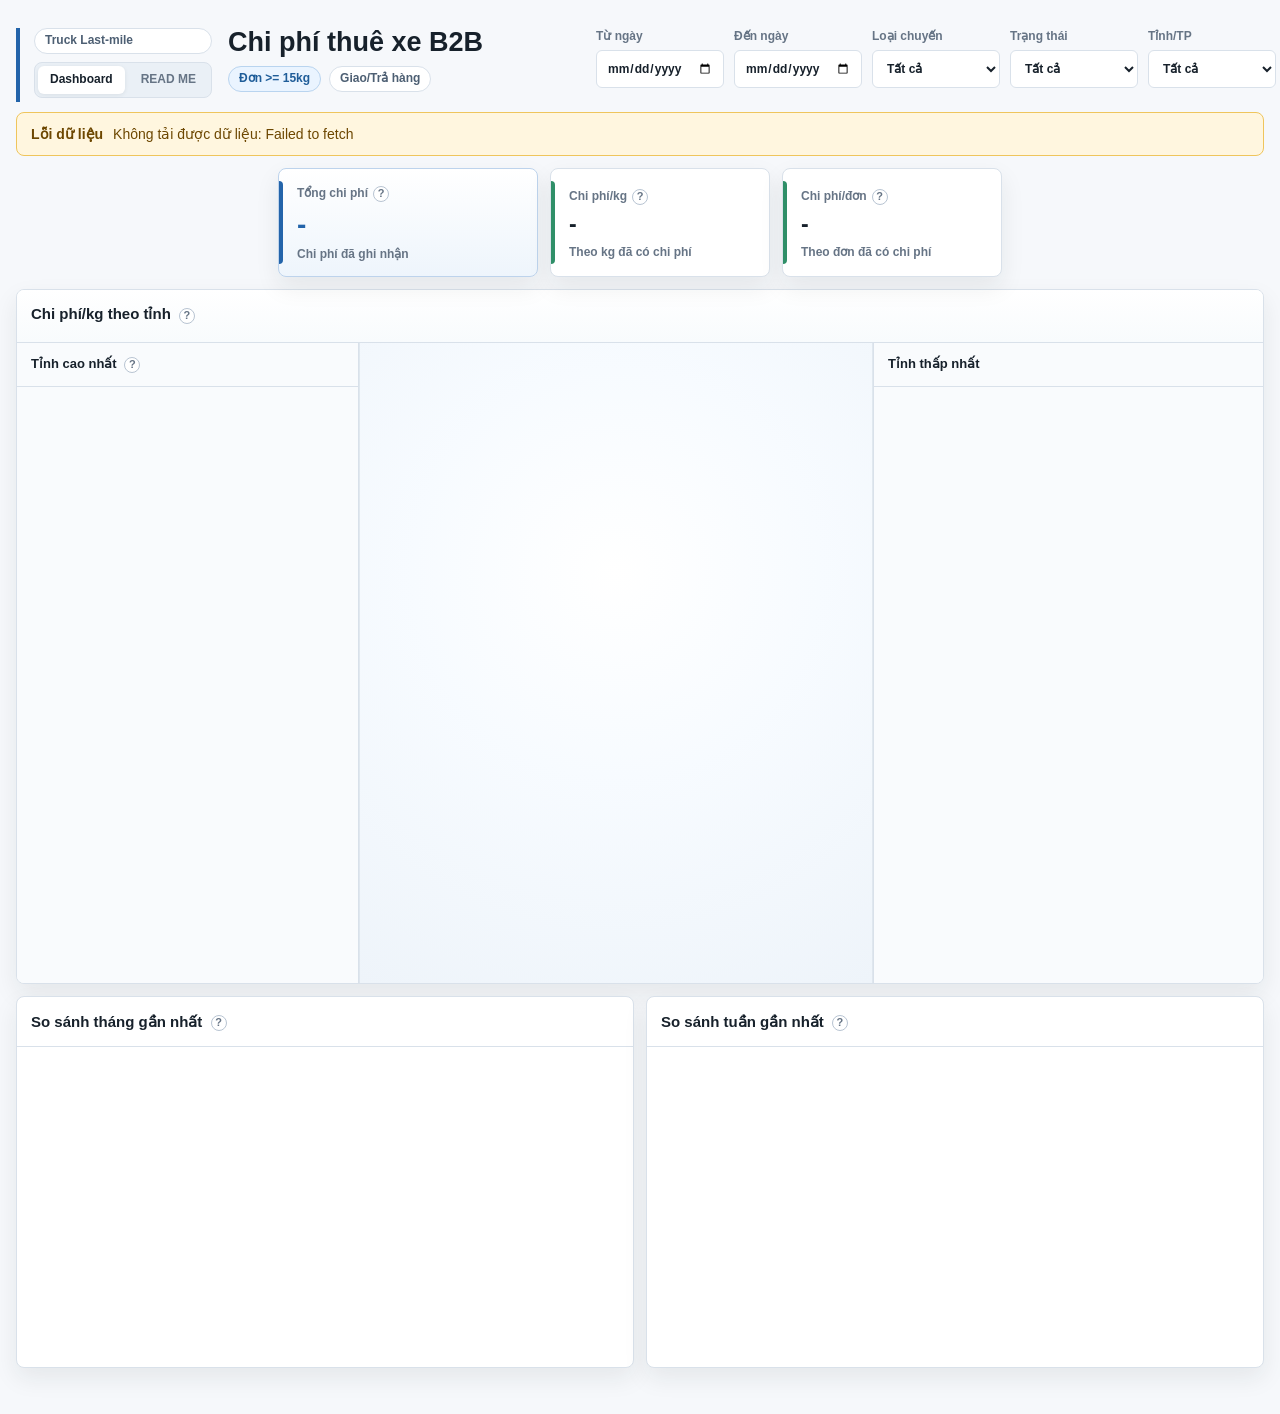
==== index.html @ 205b89ee "Prepare dashboard for Vercel and R2" ====
<!doctype html>
<html lang="vi">
  <head>
    <meta charset="UTF-8" />
    <meta name="viewport" content="width=device-width, initial-scale=1.0" />
    <title>Chi phí thuê xe B2B >=15kg</title>
    <link rel="stylesheet" href="./styles.css" />
  </head>
  <body>
    <main class="app-shell">
      <header class="topbar">
        <div class="brand-block">
          <div class="scope-nav">
            <span class="scope-chip">Truck Last-mile</span>
            <nav class="tabbar" role="tablist" aria-label="Điều hướng dashboard">
              <button id="dashboardTab" class="tab-button active" type="button" role="tab" aria-selected="true" aria-controls="dashboardPanel" data-tab-target="dashboardPanel">Dashboard</button>
              <button id="methodTab" class="tab-button" type="button" role="tab" aria-selected="false" aria-controls="methodPanel" data-tab-target="methodPanel">READ ME</button>
            </nav>
          </div>
          <div class="brand-main">
            <h1>Chi phí thuê xe B2B</h1>
            <div class="scope-row" aria-label="Phạm vi dashboard">
              <span class="scope-chip scope-chip-main">Đơn >= 15kg</span>
              <span class="scope-chip">Giao/Trả hàng</span>
            </div>
          </div>
        </div>
        <div class="toolbar">
          <label>
            Từ ngày
            <input id="dateFrom" type="date" />
          </label>
          <label>
            Đến ngày
            <input id="dateTo" type="date" />
          </label>
          <label>
            Loại chuyến
            <select id="typeFilter">
              <option value="">Tất cả</option>
            </select>
          </label>
          <label>
            Trạng thái
            <select id="statusFilter">
              <option value="">Tất cả</option>
            </select>
          </label>
          <label>
            Tỉnh/TP
            <select id="provinceFilter">
              <option value="">Tất cả</option>
            </select>
          </label>
        </div>
      </header>

      <section id="dashboardPanel" class="tab-panel active" role="tabpanel" aria-labelledby="dashboardTab">
        <section id="qualityBanner" class="quality-banner" hidden></section>

        <dialog id="pendingDetailDialog" class="detail-dialog">
          <div class="detail-dialog-head">
            <div>
              <h2>Đơn chưa có chi phí thuê xe</h2>
              <span id="pendingDetailSummary"></span>
            </div>
            <button id="pendingDetailClose" class="icon-button" type="button" aria-label="Đóng">×</button>
          </div>
          <div id="pendingDetailTable" class="detail-table-wrap"></div>
        </dialog>

        <section class="kpi-grid" aria-label="KPI">
        <article class="kpi kpi-primary">
          <span class="metric-label">Tổng chi phí<button class="help-tip" type="button" aria-label="Giải thích Tổng chi phí" data-tip="Tổng chi phí thuê xe đã ghi nhận. Nếu còn đơn chưa có chi phí, số này chưa phải chi phí cuối cùng.">?</button></span>
          <strong id="kpiCost">-</strong>
          <small>Chi phí đã ghi nhận</small>
        </article>
        <article class="kpi kpi-rate">
          <span class="metric-label">Chi phí/kg<button class="help-tip" type="button" aria-label="Giải thích Chi phí/kg" data-tip="Tổng chi phí chia cho tổng kg đã có chi phí thuê xe. Đơn chưa có chi phí không dùng để tính đơn giá.">?</button></span>
          <strong id="kpiCostKg">-</strong>
          <small>Theo kg đã có chi phí</small>
        </article>
        <article class="kpi kpi-rate">
          <span class="metric-label">Chi phí/đơn<button class="help-tip" type="button" aria-label="Giải thích Chi phí/đơn" data-tip="Tổng chi phí chia cho số đơn unique đã có chi phí thuê xe. Đơn chưa có chi phí không dùng trong mẫu số.">?</button></span>
          <strong id="kpiCostOrder">-</strong>
          <small>Theo đơn đã có chi phí</small>
        </article>
      </section>

      <section class="map-section">
        <article class="panel map-panel">
          <div class="panel-head">
            <div>
              <h2 id="mapTitle">Chi phí/kg theo tỉnh <button class="help-tip" type="button" aria-label="Giải thích bản đồ" data-tip="Màu càng đậm là chi phí/kg càng cao, chỉ tính phần đã có chi phí thuê xe. Tỉnh gạch chéo là còn đơn chưa có chi phí.">?</button></h2>
              <span id="mapNote"></span>
            </div>
            <div class="map-actions">
              <div id="mapLegend" class="map-legend"></div>
            </div>
          </div>
          <div class="map-layout">
            <aside class="map-side">
              <h3 id="mapRankingTitle">Tỉnh cao nhất <button class="help-tip" type="button" aria-label="Giải thích Tỉnh cao nhất" data-tip="Top tỉnh theo chi phí/kg trong phạm vi lọc. Nên xem cùng tổng chi phí, khối lượng và số đơn chưa có chi phí.">?</button></h3>
              <div id="mapRanking" class="map-ranking"></div>
            </aside>
            <div class="map-canvas">
              <div id="mapScope" class="map-scope" hidden></div>
              <button id="mapBack" class="map-back" type="button" hidden>Tất cả tỉnh</button>
              <div id="provinceMap" class="province-map"></div>
            </div>
            <aside class="map-side detail-side">
              <h3 id="mapDetailTitle">Tỉnh thấp nhất</h3>
              <div id="mapDetail" class="map-detail"></div>
            </aside>
          </div>
        </article>
      </section>

      <section class="chart-grid">
        <article class="panel wide">
          <div class="panel-head">
            <h2>So sánh tháng gần nhất <button class="help-tip" type="button" aria-label="Giải thích so sánh tháng gần nhất" data-tip="So sánh chi phí/kg các tháng gần nhất với cùng tháng năm trước. Nếu chưa có dữ liệu năm trước, chart sẽ đánh dấu riêng thay vì vẽ số giả.">?</button></h2>
            <span id="trendNote"></span>
          </div>
          <div id="trendChart" class="chart"></div>
        </article>
        <article class="panel">
          <div class="panel-head">
            <h2>So sánh tuần gần nhất <button class="help-tip" type="button" aria-label="Giải thích so sánh tuần gần nhất" data-tip="So sánh chi phí/kg 8 tuần gần nhất trong phạm vi lọc. Màu đỏ là cao hơn bình quân, xanh là thấp hơn.">?</button></h2>
            <span id="timeCompareNote"></span>
          </div>
          <div id="timeCompareChart" class="chart"></div>
        </article>
      </section>

        <footer id="dataFootnote" class="data-footnote"></footer>
      </section>

      <section id="methodPanel" class="tab-panel method-panel" role="tabpanel" aria-labelledby="methodTab" hidden>
        <section class="method-intro">
          <h2>Đọc nhanh trước khi xem</h2>
          <p>Trang này dùng để xem tiền thuê xe tải đang đắt/rẻ ở đâu. Nếu mới mở lần đầu, đọc mấy ý này trước để tránh hiểu nhầm số liệu.</p>
        </section>

        <section class="method-grid" aria-label="READ ME">
          <article class="method-card">
            <span class="step-kicker">01 · Mục đích</span>
            <h3>Theo dõi chi phí thuê xe theo kg</h3>
            <p>Phần chính của dashboard là chi phí/kg theo thời gian và theo khu vực.</p>
            <ul>
              <li>Tỉnh hoặc quận/huyện nào đang có chi phí/kg cao?</li>
              <li>Tỉnh hoặc quận/huyện nào đang có chi phí/kg thấp?</li>
              <li>Tháng và tuần gần nhất đang thay đổi như thế nào?</li>
            </ul>
          </article>

          <article class="method-card">
            <span class="step-kicker">02 · Phạm vi</span>
            <h3>Dash này chỉ nói về Truck Last-mile, đơn từ 15kg</h3>
            <p>Nói ngắn gọn: xe tải chặng giao/trả cho nhóm đơn nặng.</p>
            <ul>
              <li>Gồm chuyến giao hàng và trả hàng.</li>
              <li>Chỉ lấy đơn từ 15kg trở lên.</li>
              <li>Chuyến lấy hàng chưa đưa vào bản này.</li>
            </ul>
          </article>

          <article class="method-card">
            <span class="step-kicker">03 · Nguồn số liệu</span>
            <h3>Cost bắt đầu từ file Excel chuyến xe</h3>
            <p>File Excel chi phí thuê xe được upload lên hệ thống hằng tháng. Sau đó, chi phí được phân bổ về từng đơn hàng để tính chi phí/kg.</p>
            <ol>
              <li>Cost được lấy từ file chi phí thuê xe.</li>
              <li>Mỗi đơn nhận phần chi phí tương ứng theo trọng lượng.</li>
              <li>Dashboard dùng phần cost đã phân bổ để tính chi phí/kg.</li>
              <li>Số chi phí cuối cùng dash đang dùng là <code>total_cost</code>.</li>
            </ol>
          </article>

          <article class="method-card">
            <span class="step-kicker">04 · Cách đọc KPI</span>
            <h3>Ba số đầu trang chỉ tính đơn đã có cost</h3>
            <dl class="formula-list">
              <div>
                <dt>Tổng chi phí</dt>
                <dd>Số tiền thuê xe đã ghi nhận trong khoảng lọc.</dd>
              </div>
              <div>
                <dt>Chi phí/kg</dt>
                <dd>Tổng chi phí chia cho tổng kg đã có cost.</dd>
              </div>
              <div>
                <dt>Chi phí/đơn</dt>
                <dd>Tổng chi phí chia cho số đơn unique đã có cost.</dd>
              </div>
            </dl>
          </article>

          <article class="method-card">
            <span class="step-kicker">05 · Cách đọc nhanh</span>
            <h3>Bắt đầu từ KPI, sau đó khoanh vùng trên bản đồ</h3>
            <p>Cách đọc nhanh nhất: xem ba KPI, nhìn bản đồ tỉnh, click tỉnh để xuống quận/huyện, rồi click quận/huyện để xem phường/xã.</p>
            <ul>
              <li>Màu đỏ là nơi có chi phí/kg cao hơn các khu vực còn lại trong cùng phạm vi lọc.</li>
              <li>Chart tháng và tuần chỉ xem chi phí/kg để không nhầm tăng volume với tăng đơn giá.</li>
              <li>Nơi có quá ít đơn hoặc quá ít kg thì nên xem như dấu hiệu cần kiểm tra thêm.</li>
            </ul>
          </article>

          <article class="method-card warning-card">
            <span class="step-kicker">06 · Chỗ dễ đọc sai</span>
            <h3>Lưu ý khi tháng chưa đủ cost</h3>
            <p>Có tháng đã phát sinh đơn và kg, nhưng file Excel cost chưa được cập nhật. Khi đó dashboard chưa có đủ data để hiển thị.</p>
          </article>
        </section>
      </section>
    </main>

    <script src="./app.js"></script>
  </body>
</html>
---- styles.css ----
:root {
  color-scheme: light;
  --bg: #f6f8fb;
  --surface: #ffffff;
  --surface-2: #eef3f8;
  --border: #d9e1ea;
  --text: #17212b;
  --muted: #667485;
  --blue: #2364aa;
  --amber: #b76e00;
  --amber-bg: #fff6df;
  --red: #b33a3a;
  --shadow: 0 10px 24px rgba(23, 33, 43, 0.08);
}

* {
  box-sizing: border-box;
}

body {
  margin: 0;
  background: var(--bg);
  color: var(--text);
  font: 14px/1.45 -apple-system, BlinkMacSystemFont, "Segoe UI", sans-serif;
}

.app-shell {
  width: min(1440px, calc(100vw - 32px));
  margin: 0 auto;
  padding: 20px 0 32px;
}

.topbar {
  display: grid;
  grid-template-columns: minmax(560px, 0.95fr) minmax(680px, 1.05fr);
  gap: 20px;
  align-items: start;
  padding: 8px 0 10px;
}

h1,
h2,
p {
  margin: 0;
}

h1 {
  font-size: 27px;
  line-height: 1.1;
}

.brand-block {
  display: grid;
  grid-template-columns: auto minmax(0, 1fr);
  align-items: start;
  gap: 16px;
  min-height: 74px;
  padding-left: 14px;
  border-left: 4px solid var(--blue);
}

.brand-main,
.scope-nav {
  display: grid;
  gap: 8px;
}

.scope-row {
  display: flex;
  flex-wrap: wrap;
  align-items: center;
  gap: 8px;
}

.scope-chip {
  display: inline-flex;
  align-items: center;
  min-height: 26px;
  border: 1px solid var(--border);
  border-radius: 999px;
  background: #ffffff;
  color: #4d5f73;
  padding: 0 10px;
  font-size: 12px;
  font-weight: 800;
  white-space: nowrap;
}

.scope-chip-main {
  border-color: #b9d4ef;
  background: #eaf4ff;
  color: #1f5d99;
}

h2 {
  font-size: 15px;
  font-weight: 700;
}

.panel-head span,
.kpi span,
.kpi small {
  color: var(--muted);
}

.toolbar {
  display: grid;
  grid-template-columns: repeat(5, minmax(120px, 1fr));
  gap: 10px;
}

.tabbar {
  display: inline-flex;
  gap: 4px;
  border: 1px solid var(--border);
  border-radius: 8px;
  background: #eaf0f6;
  padding: 3px;
  margin: 0;
}

.tab-button {
  min-height: 28px;
  border: 0;
  border-radius: 6px;
  background: transparent;
  color: var(--muted);
  padding: 0 12px;
  font: inherit;
  font-size: 12px;
  font-weight: 800;
  cursor: pointer;
}

.tab-button.active {
  background: #ffffff;
  color: var(--text);
  box-shadow: 0 1px 4px rgba(23, 33, 43, 0.08);
}

.tab-button:focus-visible {
  outline: 2px solid var(--blue);
  outline-offset: 2px;
}

.tab-panel[hidden] {
  display: none;
}

.app-shell.method-active .topbar {
  grid-template-columns: 1fr;
}

.app-shell.method-active .toolbar {
  display: none;
}

label {
  display: grid;
  gap: 5px;
  color: var(--muted);
  font-size: 12px;
  font-weight: 600;
}

input,
select {
  width: 100%;
  min-height: 38px;
  border: 1px solid var(--border);
  border-radius: 6px;
  background: var(--surface);
  color: var(--text);
  padding: 0 10px;
  font: inherit;
}

.kpi-grid {
  display: grid;
  grid-template-columns: 260px repeat(2, 220px);
  justify-content: center;
  gap: 12px;
  width: 100%;
  max-width: 724px;
  margin: 0 auto 12px;
}

.kpi,
.panel {
  background: var(--surface);
  border: 1px solid var(--border);
  border-radius: 8px;
  box-shadow: var(--shadow);
}

.kpi {
  --kpi-accent: var(--blue);
  position: relative;
  min-height: 104px;
  display: grid;
  align-content: center;
  gap: 7px;
  overflow: hidden;
  padding: 16px 16px 14px 18px;
}

.kpi::before {
  content: "";
  position: absolute;
  inset: 12px auto 12px 0;
  width: 4px;
  border-radius: 0 999px 999px 0;
  background: var(--kpi-accent);
}

.kpi-primary {
  --kpi-accent: var(--blue);
  border-color: #bdd3ec;
  background: linear-gradient(180deg, #ffffff 0%, #eef5fc 100%);
}

.kpi-rate {
  --kpi-accent: #2f8f68;
}

.kpi strong {
  font-size: 23px;
  line-height: 1.1;
  letter-spacing: 0;
  white-space: nowrap;
}

.kpi-primary strong {
  color: var(--blue);
  font-size: 28px;
}

.kpi small {
  font-size: 12px;
  font-weight: 600;
  line-height: 1.25;
}

.metric-label {
  display: inline-flex;
  align-items: center;
  gap: 5px;
  min-width: 0;
  font-size: 12px;
  font-weight: 700;
}

.help-tip {
  position: relative;
  width: 16px;
  height: 16px;
  display: inline-grid;
  flex: 0 0 auto;
  place-items: center;
  border: 1px solid #b8c4d2;
  border-radius: 999px;
  background: #ffffff;
  color: var(--muted);
  cursor: help;
  font: 700 11px/1 -apple-system, BlinkMacSystemFont, "Segoe UI", sans-serif;
  padding: 0;
}

.tip-popover {
  position: fixed;
  z-index: 1000;
  width: min(280px, calc(100vw - 16px));
  border-radius: 6px;
  background: #17212b;
  box-shadow: 0 12px 28px rgba(23, 33, 43, 0.18);
  color: #ffffff;
  font-size: 12px;
  font-weight: 500;
  line-height: 1.35;
  padding: 9px 10px;
  pointer-events: none;
}

.help-tip:hover,
.help-tip:focus,
.help-tip:focus-visible {
  border-color: var(--blue);
  color: var(--blue);
  outline: none;
}

.quality-banner {
  display: flex;
  align-items: center;
  gap: 10px;
  margin-bottom: 12px;
  border: 1px solid #efc55c;
  border-radius: 8px;
  background: var(--amber-bg);
  color: #6d4700;
  padding: 11px 14px;
}

.quality-banner[hidden] {
  display: none;
}

.quality-banner strong {
  white-space: nowrap;
}

.quality-banner span {
  min-width: 0;
}

.quality-banner div {
  display: grid;
  gap: 3px;
  min-width: 0;
}

.banner-link {
  min-height: 28px;
  flex: 0 0 auto;
  border: 1px solid #d5901e;
  border-radius: 6px;
  background: #ffffff;
  color: #6d4700;
  cursor: pointer;
  font: inherit;
  font-size: 12px;
  font-weight: 700;
  padding: 0 10px;
}

.banner-link:hover,
.banner-link:focus-visible {
  border-color: #9b5d00;
  outline: none;
}

.detail-dialog {
  width: min(1120px, calc(100vw - 32px));
  max-height: min(760px, calc(100vh - 40px));
  border: 1px solid var(--border);
  border-radius: 8px;
  box-shadow: 0 22px 60px rgba(23, 33, 43, 0.28);
  color: var(--text);
  padding: 0;
}

.detail-dialog::backdrop {
  background: rgba(23, 33, 43, 0.36);
}

.detail-dialog-head {
  display: flex;
  align-items: flex-start;
  justify-content: space-between;
  gap: 14px;
  border-bottom: 1px solid var(--border);
  padding: 14px 16px;
}

.detail-dialog-head div {
  display: grid;
  gap: 4px;
}

.detail-dialog-head span {
  color: var(--muted);
  font-size: 13px;
}

.icon-button {
  width: 30px;
  height: 30px;
  display: grid;
  flex: 0 0 auto;
  place-items: center;
  border: 1px solid var(--border);
  border-radius: 6px;
  background: var(--surface);
  color: var(--muted);
  cursor: pointer;
  font-size: 20px;
  line-height: 1;
  padding: 0;
}

.icon-button:hover,
.icon-button:focus-visible {
  border-color: var(--blue);
  color: var(--blue);
  outline: none;
}

.detail-table-wrap {
  max-height: min(650px, calc(100vh - 150px));
  overflow: auto;
}

h2 .help-tip,
h3 .help-tip {
  margin-left: 4px;
  vertical-align: middle;
}

.chart-grid {
  display: grid;
  grid-template-columns: minmax(0, 1fr) minmax(0, 1fr);
  gap: 12px;
  margin-bottom: 12px;
}

.map-section {
  margin-bottom: 12px;
}

.map-panel .panel-head {
  align-items: flex-start;
  background: linear-gradient(180deg, #ffffff 0%, #f8fbfd 100%);
}

.map-panel .panel-head div:first-child {
  display: grid;
  gap: 4px;
}

.map-legend {
  display: flex;
  flex-wrap: wrap;
  justify-content: flex-end;
  align-items: center;
  gap: 6px;
  max-width: 520px;
  color: var(--muted);
  font-size: 11px;
  line-height: 1.2;
}

.map-actions {
  display: flex;
  flex-wrap: wrap;
  justify-content: flex-end;
  align-items: flex-start;
  gap: 8px;
}

.map-scope {
  position: absolute;
  top: 12px;
  left: 12px;
  z-index: 2;
  display: grid;
  gap: 2px;
  max-width: calc(100% - 142px);
  border: 1px solid #c6d8ec;
  border-radius: 8px;
  background: rgba(255, 255, 255, 0.95);
  box-shadow: 0 8px 24px rgba(31, 44, 58, 0.08);
  padding: 8px 11px;
}

.map-scope span {
  color: var(--muted);
  font-size: 11px;
  font-weight: 700;
  line-height: 1.1;
}

.map-scope strong {
  overflow: hidden;
  color: var(--text);
  font-size: 15px;
  line-height: 1.15;
  text-overflow: ellipsis;
  white-space: nowrap;
}

.map-back {
  position: absolute;
  top: 12px;
  right: 12px;
  z-index: 2;
  border: 1px solid #c6d8ec;
  border-radius: 7px;
  background: rgba(255, 255, 255, 0.94);
  color: var(--blue);
  padding: 7px 10px;
  font: inherit;
  font-size: 12px;
  font-weight: 800;
  cursor: pointer;
}

.map-back:hover {
  background: #eef5fc;
}

.map-scope[hidden],
.map-back[hidden] {
  display: none;
}

.map-layout {
  display: grid;
  grid-template-columns: minmax(250px, 0.72fr) minmax(390px, 1.08fr) minmax(270px, 0.82fr);
  min-height: 640px;
}

.map-side {
  min-width: 0;
  max-height: 640px;
  overflow: auto;
  border-right: 1px solid var(--border);
  background: #f9fbfd;
}

.detail-side {
  border-right: 0;
  border-left: 1px solid var(--border);
}

.map-side h3 {
  position: sticky;
  top: 0;
  z-index: 1;
  margin: 0;
  border-bottom: 1px solid var(--border);
  background: rgba(249, 251, 253, 0.96);
  padding: 12px 14px;
  font-size: 13px;
}

.map-canvas {
  position: relative;
  min-width: 0;
  display: grid;
  place-items: center;
  border-left: 1px solid rgba(217, 225, 234, 0.7);
  border-right: 1px solid rgba(217, 225, 234, 0.7);
  background:
    radial-gradient(circle at 50% 36%, #ffffff 0%, #f7fbff 42%, #eef4fa 100%);
  padding: 18px 10px;
}

.map-legend span {
  display: inline-flex;
  align-items: center;
  gap: 5px;
  min-height: 24px;
  border: 1px solid var(--border);
  border-radius: 999px;
  background: #ffffff;
  padding: 3px 8px;
}

.legend-scale {
  display: grid;
  grid-template-columns: auto 120px auto;
  align-items: center;
  gap: 7px;
  min-height: 24px;
  border: 1px solid var(--border);
  border-radius: 999px;
  background: #ffffff;
  padding: 3px 8px;
}

.legend-scale em {
  color: var(--muted);
  font-style: normal;
  white-space: nowrap;
}

.map-legend i {
  width: 16px;
  height: 9px;
  display: inline-block;
  border: 1px solid rgba(23, 33, 43, 0.12);
  border-radius: 999px;
}

.map-legend .legend-gradient {
  width: 120px;
}

.pending-swatch {
  background: repeating-linear-gradient(45deg, #fff6df 0, #fff6df 4px, #d5901e 4px, #d5901e 6px);
}

.legend-note {
  color: var(--muted);
}

.province-map {
  width: min(100%, 460px);
  min-height: 600px;
}

.vietnam-map {
  width: 100%;
  height: 600px;
}

.map-bg {
  fill: #f8fbfd;
}

.province-shape {
  cursor: pointer;
  stroke: #ffffff;
  stroke-width: 1.1;
  transition: fill 120ms ease, opacity 120ms ease, stroke 120ms ease, stroke-width 120ms ease;
}

.province-shape:hover {
  opacity: 0.82;
  stroke: #17212b;
  stroke-width: 1.7;
}

.province-shape.selected {
  stroke: #17212b;
  stroke-width: 2.4;
}

.province-shape.no-data {
  cursor: default;
  opacity: 0.72;
}

.map-ranking {
  max-height: none;
  overflow: auto;
}

.map-ranking ol {
  counter-reset: map-rank;
  list-style: none;
  margin: 0;
  padding: 8px;
}

.map-ranking li {
  counter-increment: map-rank;
  margin-bottom: 6px;
}

.map-rank-row {
  width: 100%;
  display: grid;
  grid-template-columns: 26px minmax(0, 1fr) auto;
  gap: 4px 10px;
  border: 1px solid transparent;
  border-radius: 7px;
  background: transparent;
  color: inherit;
  padding: 8px 10px;
  text-align: left;
  font: inherit;
  cursor: pointer;
}

.map-rank-row::before {
  content: counter(map-rank);
  width: 22px;
  height: 22px;
  display: grid;
  place-items: center;
  border-radius: 999px;
  background: #fde7e1;
  color: #c84e3a;
  font-size: 11px;
  font-weight: 800;
  line-height: 1;
}

.map-rank-row:hover,
.map-rank-row.selected {
  border-color: #c6d8ec;
  background: #eef5fc;
}

.map-rank-row.low-rank::before {
  background: #e1f3ea;
  color: #2f8f68;
}

.map-ranking span {
  min-width: 0;
  overflow: hidden;
  text-overflow: ellipsis;
  white-space: nowrap;
  font-weight: 700;
}

.map-ranking strong {
  color: #c84e3a;
  font-variant-numeric: tabular-nums;
  white-space: nowrap;
}

.map-rank-row.low-rank strong {
  color: #2f8f68;
}

.map-ranking small {
  grid-column: 2 / -1;
  color: var(--muted);
  font-size: 12px;
}

.map-detail {
  display: grid;
  gap: 10px;
  padding: 12px 14px 16px;
}

.detail-metric {
  display: grid;
  gap: 4px;
  border-bottom: 1px solid var(--border);
  padding-bottom: 10px;
}

.map-detail .detail-metric:first-child {
  border: 1px solid #c6d8ec;
  border-radius: 8px;
  background: linear-gradient(180deg, #ffffff 0%, #eef5fc 100%);
  padding: 12px;
}

.detail-metric span,
.detail-metric small {
  color: var(--muted);
}

.detail-metric strong {
  font-size: 18px;
  line-height: 1.2;
}

.map-detail .detail-metric:first-child strong {
  color: var(--blue);
  font-size: 24px;
}

.detail-metric small {
  font-size: 12px;
}

.ward-drilldown {
  display: grid;
  gap: 8px;
  border-top: 1px solid var(--border);
  padding-top: 2px;
}

.ward-drilldown h4 {
  margin: 0;
  color: var(--text);
  font-size: 13px;
}

.ward-drilldown table {
  width: 100%;
  border-collapse: collapse;
  font-size: 12px;
}

.ward-drilldown th,
.ward-drilldown td {
  border-bottom: 1px solid var(--border);
  padding: 7px 0;
  text-align: left;
}

.ward-drilldown th.num,
.ward-drilldown td.num {
  text-align: right;
  white-space: nowrap;
}

.compact-empty {
  padding: 10px 0;
}

.table-grid {
  display: grid;
  grid-template-columns: minmax(0, 1fr) minmax(0, 1fr);
  gap: 12px;
}

.data-footnote {
  margin-top: 14px;
  color: var(--muted);
  font-size: 12px;
}

.method-panel {
  display: grid;
  gap: 12px;
}

.method-intro {
  border: 1px solid var(--border);
  border-radius: 8px;
  background: linear-gradient(180deg, #ffffff 0%, #f8fbfd 100%);
  box-shadow: var(--shadow);
  padding: 18px 20px;
}

.method-intro h2 {
  margin-bottom: 6px;
  font-size: 20px;
}

.method-intro p {
  max-width: 780px;
  color: var(--muted);
}

.method-grid {
  display: grid;
  grid-template-columns: repeat(3, minmax(0, 1fr));
  gap: 12px;
}

.method-card {
  min-width: 0;
  border: 1px solid var(--border);
  border-radius: 8px;
  background: #ffffff;
  box-shadow: var(--shadow);
  padding: 16px;
}

.method-card h3 {
  margin: 5px 0 8px;
  font-size: 15px;
  line-height: 1.25;
}

.method-card p,
.method-card li,
.method-card dd {
  color: var(--muted);
}

.method-card ul,
.method-card ol {
  display: grid;
  gap: 7px;
  margin: 12px 0 0;
  padding-left: 18px;
}

.method-card code {
  color: var(--text);
  font-size: 0.94em;
}

.step-kicker {
  color: var(--blue);
  font-size: 11px;
  font-weight: 900;
  letter-spacing: 0.04em;
  text-transform: uppercase;
}

.formula-list {
  display: grid;
  gap: 10px;
  margin: 12px 0 0;
}

.formula-list div {
  border-left: 3px solid #c6d8ec;
  padding-left: 10px;
}

.formula-list dt {
  font-weight: 800;
}

.formula-list dd {
  margin: 2px 0 0;
}

.warning-card {
  border-color: #e8ca78;
  background: #fffaf0;
}

.panel {
  min-width: 0;
  overflow: hidden;
}

.panel-head {
  min-height: 50px;
  display: flex;
  align-items: center;
  justify-content: space-between;
  gap: 12px;
  border-bottom: 1px solid var(--border);
  padding: 13px 14px;
}

.chart {
  width: 100%;
  height: 320px;
  padding: 12px;
}

.chart.small {
  height: 320px;
}

svg {
  display: block;
  width: 100%;
  height: 100%;
}

.axis,
.grid-line {
  stroke: #d6dee8;
  stroke-width: 1;
}

.line-cost {
  fill: none;
  stroke: var(--blue);
  stroke-width: 2.5;
}

.trend-daily {
  fill: none;
  stroke: rgba(35, 100, 170, 0.42);
  stroke-width: 1.4;
}

.trend-rolling {
  fill: none;
  stroke: var(--blue);
  stroke-linecap: round;
  stroke-linejoin: round;
  stroke-width: 3;
}

.avg-line {
  stroke: #8292a4;
  stroke-dasharray: 5 5;
  stroke-width: 1.2;
}

.avg-label {
  fill: #4d5c6e;
  font-weight: 700;
}

.hover-dot {
  fill: transparent;
  stroke: transparent;
}

.pending-dot {
  fill: var(--amber);
  stroke: #ffffff;
  stroke-width: 1.5;
}

.area-cost {
  fill: rgba(35, 100, 170, 0.13);
}

.time-bar {
  fill: var(--blue);
}

.month-bar.current {
  fill: var(--blue);
}

.month-bar.current.single {
  filter: drop-shadow(0 6px 10px rgba(35, 100, 170, 0.16));
}

.month-bar.previous {
  fill: rgba(102, 116, 133, 0.22);
  stroke: #667485;
  stroke-width: 1;
}

.missing-ly-badge {
  fill: #f8fbfd;
  stroke: #d9e1ea;
}

.missing-ly-text {
  fill: var(--muted);
  font-weight: 700;
}

.missing-ly-bar {
  fill: #ffffff;
  stroke: #8b9aac;
  stroke-dasharray: 3 3;
  stroke-width: 1.2;
}

.time-bar.above {
  fill: #c84e3a;
}

.time-bar.below {
  fill: #2f8f68;
}

.volume-bar {
  fill: #cfd8e3;
}

.pending-period {
  fill: url("#pendingPeriodHatch");
  stroke: #d5901e;
  stroke-width: 1;
}

.label {
  fill: var(--muted);
  font-size: 11px;
}

.unit-label {
  font-weight: 700;
}

.value-label {
  fill: var(--text);
  font-size: 10px;
  font-weight: 700;
  text-anchor: middle;
}

.month-value {
  fill: var(--text);
  font-size: 12px;
}

.month-label {
  text-anchor: middle;
}

.variance-label {
  font-size: 9px;
  font-weight: 800;
  text-anchor: middle;
}

.variance-label.above {
  fill: #8f2d22;
}

.variance-label.below {
  fill: #236f52;
}

.subtle-axis {
  stroke: #e3e9f0;
}

.table-wrap {
  max-height: 420px;
  overflow: auto;
}

table {
  width: 100%;
  border-collapse: collapse;
  font-size: 13px;
}

.ranking-table {
  min-width: 460px;
  table-layout: fixed;
}

.rank-name-col {
  width: 40%;
}

.rank-cost-col {
  width: 23%;
}

.rank-orders-col {
  width: 21%;
}

.rank-costkg-col {
  width: 16%;
}

th,
td {
  padding: 10px 12px;
  border-bottom: 1px solid var(--border);
  text-align: left;
  vertical-align: middle;
}

th {
  position: sticky;
  top: 0;
  background: var(--surface-2);
  z-index: 1;
  color: #3d4d5f;
  font-size: 12px;
}

td.num,
th.num {
  text-align: right;
  font-variant-numeric: tabular-nums;
  white-space: nowrap;
}

.ranking-table td:first-child {
  overflow: hidden;
  text-overflow: ellipsis;
}

.empty {
  padding: 32px 14px;
  color: var(--muted);
}

@media (max-width: 1100px) {
  .topbar,
  .chart-grid,
  .table-grid,
  .method-grid {
    grid-template-columns: 1fr;
  }

  .map-layout {
    grid-template-columns: 1fr;
  }

  .map-canvas {
    order: 1;
    border-left: 0;
    border-right: 0;
  }

  .map-layout > .map-side:not(.detail-side) {
    order: 2;
  }

  .detail-side {
    order: 3;
  }

  .map-side,
  .detail-side {
    max-height: none;
    border-right: 0;
    border-left: 0;
    border-bottom: 1px solid var(--border);
  }

  .toolbar,
  .kpi-grid {
    grid-template-columns: repeat(2, minmax(0, 1fr));
  }
}

@media (max-width: 640px) {
  .app-shell {
    width: min(100vw - 18px, 1440px);
    padding-top: 10px;
  }

  .toolbar,
  .kpi-grid {
    grid-template-columns: 1fr;
  }

  .brand-block {
    grid-template-columns: 1fr;
    gap: 8px;
  }

  .brand-main {
    order: 1;
  }

  .scope-nav {
    order: 2;
  }

  .tabbar {
    display: flex;
  }

  .scope-nav .tabbar {
    width: 100%;
  }

  .tab-button {
    flex: 1;
    padding: 0 10px;
  }

  .kpi strong {
    font-size: 20px;
  }

  .chart,
  .chart.small {
    height: 280px;
  }

  .province-map {
    min-height: 460px;
  }

  .vietnam-map {
    height: 460px;
  }

  .map-panel .panel-head {
    display: grid;
    justify-content: stretch;
  }

  .map-actions {
    justify-content: flex-start;
  }

  .map-legend {
    justify-content: flex-start;
  }

  .map-scope {
    max-width: calc(100% - 126px);
  }

  .quality-banner {
    align-items: flex-start;
    flex-direction: column;
    gap: 4px;
  }

  .banner-link {
    align-self: flex-start;
  }

  .detail-dialog {
    width: calc(100vw - 18px);
  }
}
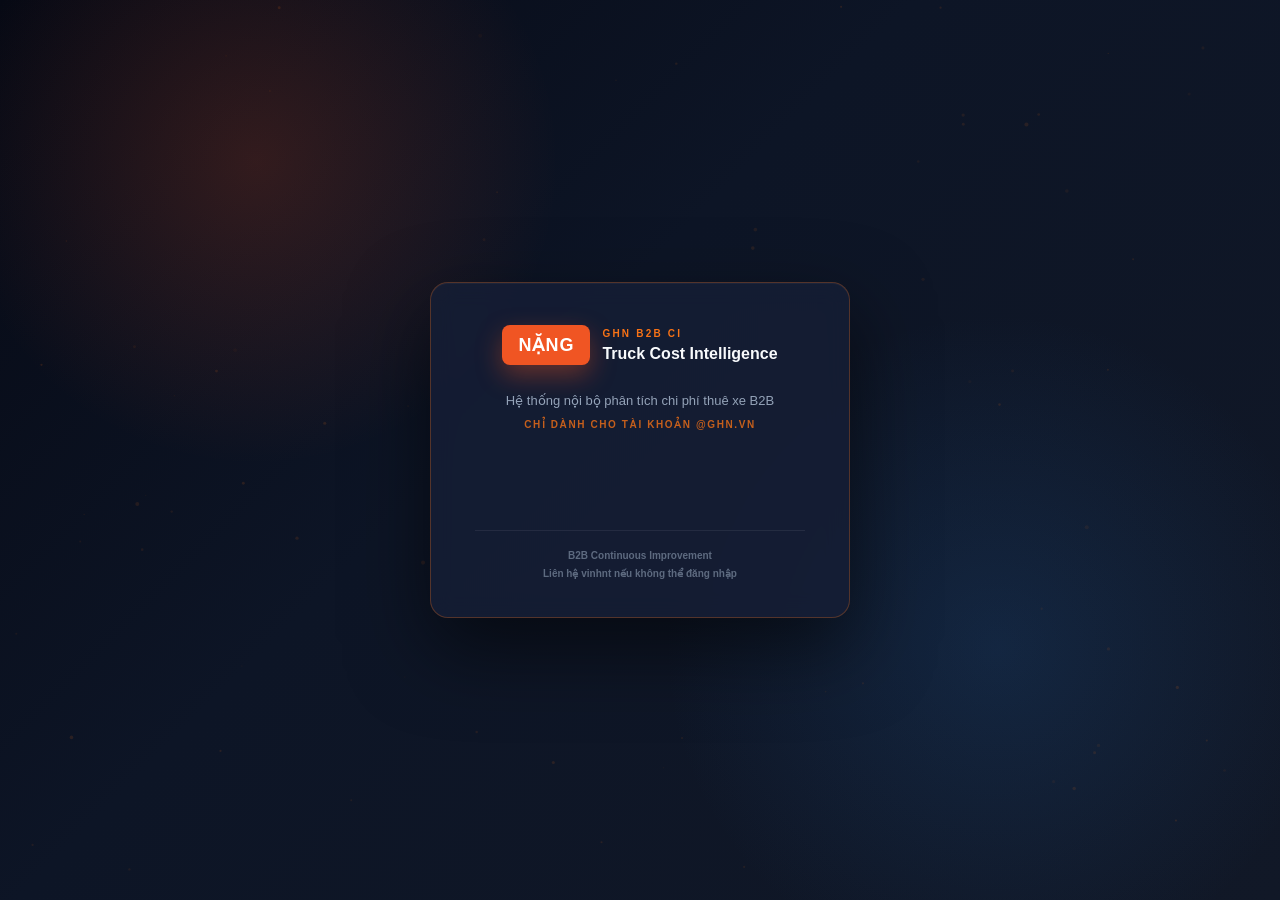
==== commit 088033aa: "Add Firebase dashboard access control" ====
--- a/index.html
+++ b/index.html
@@ -4,10 +4,39 @@
     <meta charset="UTF-8" />
     <meta name="viewport" content="width=device-width, initial-scale=1.0" />
     <title>Chi phí thuê xe B2B >=15kg</title>
+    <script src="https://accounts.google.com/gsi/client" async defer></script>
     <link rel="stylesheet" href="./styles.css" />
   </head>
-  <body>
-    <main class="app-shell">
+  <body class="auth-pending">
+    <section id="loginGate" class="login-gate" aria-label="Xác nhận truy cập">
+      <canvas id="loginBgCanvas" class="login-bg-canvas" aria-hidden="true"></canvas>
+      <div class="login-card">
+        <div class="login-brand">
+          <div class="login-logo">NẶNG</div>
+          <div>
+            <div class="login-kicker">GHN B2B CI</div>
+            <h1>Truck Cost Intelligence</h1>
+          </div>
+        </div>
+
+        <p class="login-copy">Hệ thống nội bộ phân tích chi phí thuê xe B2B</p>
+        <p class="login-domain">CHỈ DÀNH CHO TÀI KHOẢN @GHN.VN</p>
+
+        <div id="googleSigninButton" class="google-signin-button"></div>
+        <div id="loginLoading" class="login-loading" hidden>
+          <span aria-hidden="true"></span>
+          Đang xác thực...
+        </div>
+        <div id="loginError" class="login-error" role="alert" hidden></div>
+
+        <footer class="login-footnote">
+          B2B Continuous Improvement<br />
+          Liên hệ vinhnt nếu không thể đăng nhập
+        </footer>
+      </div>
+    </section>
+
+    <main id="dashboardApp" class="app-shell" hidden>
       <header class="topbar">
         <div class="brand-block">
           <div class="scope-nav">
@@ -15,7 +44,9 @@
             <nav class="tabbar" role="tablist" aria-label="Điều hướng dashboard">
               <button id="dashboardTab" class="tab-button active" type="button" role="tab" aria-selected="true" aria-controls="dashboardPanel" data-tab-target="dashboardPanel">Dashboard</button>
               <button id="methodTab" class="tab-button" type="button" role="tab" aria-selected="false" aria-controls="methodPanel" data-tab-target="methodPanel">READ ME</button>
+              <button id="adminTab" class="tab-button" type="button" role="tab" aria-selected="false" aria-controls="adminPanel" data-tab-target="adminPanel" hidden>Admin</button>
             </nav>
+            <button id="signOutButton" class="sign-out-button" type="button" hidden>Đăng xuất</button>
           </div>
           <div class="brand-main">
             <h1>Chi phí thuê xe B2B</h1>
@@ -214,6 +245,44 @@
           </article>
         </section>
       </section>
+
+      <section id="adminPanel" class="tab-panel admin-panel" role="tabpanel" aria-labelledby="adminTab" hidden>
+        <section class="admin-head">
+          <div>
+            <h2>Quản trị truy cập</h2>
+            <span id="adminSessionSummary"></span>
+          </div>
+          <button id="adminRefreshButton" class="banner-link" type="button">Tải lại</button>
+        </section>
+
+        <section id="adminError" class="quality-banner" hidden></section>
+
+        <section class="admin-grid">
+          <article class="panel">
+            <div class="panel-head">
+              <h2>Danh sách user</h2>
+              <span id="adminUsersSummary"></span>
+            </div>
+            <form id="adminAddUserForm" class="admin-add-user">
+              <input id="adminNewUserEmail" type="email" placeholder="email@ghn.vn" autocomplete="off" required>
+              <select id="adminNewUserRole" class="admin-select">
+                <option value="viewer">Viewer</option>
+                <option value="admin">Admin</option>
+              </select>
+              <button class="banner-link" type="submit">Thêm user</button>
+            </form>
+            <div id="adminUsersTable" class="admin-table-wrap"></div>
+          </article>
+
+          <article class="panel">
+            <div class="panel-head">
+              <h2>Audit login</h2>
+              <span id="adminAuditSummary"></span>
+            </div>
+            <div id="adminAuditTable" class="admin-table-wrap"></div>
+          </article>
+        </section>
+      </section>
     </main>
 
     <script src="./app.js"></script>
--- a/styles.css
+++ b/styles.css
@@ -24,6 +24,178 @@
   font: 14px/1.45 -apple-system, BlinkMacSystemFont, "Segoe UI", sans-serif;
 }
 
+body.auth-pending,
+body.auth-required {
+  min-height: 100vh;
+  overflow: hidden;
+  background: #070b14;
+}
+
+.login-gate {
+  position: fixed;
+  inset: 0;
+  z-index: 2000;
+  display: grid;
+  place-items: center;
+  overflow: hidden;
+  background:
+    radial-gradient(circle at 20% 18%, rgba(240, 85, 35, 0.18), transparent 24%),
+    radial-gradient(circle at 78% 72%, rgba(35, 100, 170, 0.2), transparent 28%),
+    linear-gradient(135deg, #060914 0%, #0d1526 42%, #111827 100%);
+  padding: 22px;
+}
+
+.login-gate[hidden] {
+  display: none;
+}
+
+.login-bg-canvas {
+  position: absolute;
+  inset: 0;
+  width: 100%;
+  height: 100%;
+  opacity: 0.18;
+  pointer-events: none;
+}
+
+.login-card {
+  position: relative;
+  z-index: 1;
+  width: min(420px, 100%);
+  border: 1px solid rgba(249, 115, 22, 0.28);
+  border-radius: 18px;
+  background: rgba(22, 30, 53, 0.86);
+  box-shadow: 0 30px 80px rgba(0, 0, 0, 0.55), inset 0 1px 0 rgba(255, 255, 255, 0.04);
+  color: #f1f5f9;
+  padding: 42px 44px 34px;
+  text-align: center;
+  backdrop-filter: blur(12px);
+  animation: loginCardIn 0.55s cubic-bezier(0.34, 1.56, 0.64, 1) both;
+}
+
+@keyframes loginCardIn {
+  from {
+    opacity: 0;
+    transform: translateY(22px) scale(0.98);
+  }
+
+  to {
+    opacity: 1;
+    transform: translateY(0) scale(1);
+  }
+}
+
+.login-brand {
+  display: flex;
+  align-items: center;
+  justify-content: center;
+  gap: 12px;
+  margin-bottom: 26px;
+  text-align: left;
+}
+
+.login-logo {
+  min-width: 88px;
+  height: 40px;
+  display: grid;
+  place-items: center;
+  border-radius: 8px;
+  background: #f05523;
+  box-shadow: 0 10px 26px rgba(240, 85, 35, 0.38);
+  color: #ffffff;
+  font: 900 18px/1 Arial, Helvetica, sans-serif;
+  letter-spacing: 1px;
+}
+
+.login-kicker {
+  color: #f97316;
+  font-size: 10px;
+  font-weight: 900;
+  letter-spacing: 0.22em;
+}
+
+.login-brand h1 {
+  margin-top: 3px;
+  color: #f8fafc;
+  font-size: 16px;
+  line-height: 1.2;
+}
+
+.login-copy {
+  color: #94a3b8;
+  font-size: 13px;
+  line-height: 1.6;
+}
+
+.login-domain {
+  margin-top: 6px;
+  color: rgba(249, 115, 22, 0.78);
+  font-size: 10px;
+  font-weight: 900;
+  letter-spacing: 0.16em;
+}
+
+.google-signin-button {
+  display: flex;
+  justify-content: center;
+  min-height: 44px;
+  margin: 30px 0 14px;
+}
+
+.login-loading {
+  display: flex;
+  align-items: center;
+  justify-content: center;
+  gap: 8px;
+  min-height: 42px;
+  color: #94a3b8;
+  font-size: 12px;
+}
+
+.login-loading[hidden] {
+  display: none;
+}
+
+.login-loading span {
+  width: 16px;
+  height: 16px;
+  border: 2px solid rgba(148, 163, 184, 0.35);
+  border-top-color: #f97316;
+  border-radius: 999px;
+  animation: loginSpin 0.9s linear infinite;
+}
+
+@keyframes loginSpin {
+  to {
+    transform: rotate(360deg);
+  }
+}
+
+.login-error {
+  margin-top: 12px;
+  border: 1px solid rgba(239, 68, 68, 0.34);
+  border-radius: 8px;
+  background: rgba(239, 68, 68, 0.11);
+  color: #fca5a5;
+  font-size: 12px;
+  line-height: 1.5;
+  padding: 10px 12px;
+}
+
+.login-error[hidden] {
+  display: none;
+}
+
+.login-footnote {
+  margin-top: 24px;
+  border-top: 1px solid rgba(255, 255, 255, 0.07);
+  color: rgba(148, 163, 184, 0.58);
+  font-size: 10px;
+  font-weight: 700;
+  line-height: 1.8;
+  padding-top: 16px;
+}
+
 .app-shell {
   width: min(1440px, calc(100vw - 32px));
   margin: 0 auto;
@@ -141,6 +313,26 @@
 .tab-button:focus-visible {
   outline: 2px solid var(--blue);
   outline-offset: 2px;
+}
+
+.sign-out-button {
+  min-height: 28px;
+  border: 1px solid var(--border);
+  border-radius: 6px;
+  background: #ffffff;
+  color: var(--muted);
+  padding: 0 10px;
+  font: inherit;
+  font-size: 12px;
+  font-weight: 800;
+  cursor: pointer;
+}
+
+.sign-out-button:hover,
+.sign-out-button:focus-visible {
+  border-color: var(--blue);
+  color: var(--blue);
+  outline: none;
 }
 
 .tab-panel[hidden] {
@@ -894,6 +1086,96 @@
   background: #fffaf0;
 }
 
+.admin-panel {
+  display: grid;
+  gap: 12px;
+}
+
+.admin-head {
+  display: flex;
+  align-items: center;
+  justify-content: space-between;
+  gap: 12px;
+  border: 1px solid var(--border);
+  border-radius: 8px;
+  background: linear-gradient(180deg, #ffffff 0%, #f8fbfd 100%);
+  box-shadow: var(--shadow);
+  padding: 14px 16px;
+}
+
+.admin-head div {
+  display: grid;
+  gap: 3px;
+}
+
+.admin-head h2 {
+  font-size: 18px;
+}
+
+.admin-head span,
+.admin-grid .panel-head span {
+  color: var(--muted);
+  font-size: 12px;
+}
+
+.admin-grid {
+  display: grid;
+  grid-template-columns: minmax(0, 1.15fr) minmax(0, 0.85fr);
+  gap: 12px;
+}
+
+.admin-table-wrap {
+  max-height: 560px;
+  overflow: auto;
+}
+
+.admin-add-user {
+  display: grid;
+  grid-template-columns: minmax(180px, 1fr) 120px auto;
+  gap: 8px;
+  border-bottom: 1px solid var(--border);
+  padding: 12px 14px;
+}
+
+.admin-add-user input {
+  min-height: 32px;
+  min-width: 0;
+  border: 1px solid var(--border);
+  border-radius: 6px;
+  padding: 0 10px;
+  font: inherit;
+}
+
+.admin-table {
+  min-width: 720px;
+}
+
+.admin-select {
+  min-height: 32px;
+  min-width: 108px;
+  padding: 0 8px;
+}
+
+.admin-badge {
+  display: inline-flex;
+  align-items: center;
+  min-height: 24px;
+  border-radius: 999px;
+  padding: 0 8px;
+  font-size: 11px;
+  font-weight: 800;
+}
+
+.admin-badge.ok {
+  background: #e1f3ea;
+  color: #236f52;
+}
+
+.admin-badge.blocked {
+  background: #fde7e1;
+  color: #8f2d22;
+}
+
 .panel {
   min-width: 0;
   overflow: hidden;
@@ -1143,6 +1425,7 @@
   .topbar,
   .chart-grid,
   .table-grid,
+  .admin-grid,
   .method-grid {
     grid-template-columns: 1fr;
   }
@@ -1180,6 +1463,19 @@
 }
 
 @media (max-width: 640px) {
+  .login-card {
+    padding: 34px 24px 28px;
+  }
+
+  .login-brand {
+    align-items: center;
+    text-align: left;
+  }
+
+  .login-logo {
+    min-width: 76px;
+  }
+
   .app-shell {
     width: min(100vw - 18px, 1440px);
     padding-top: 10px;
@@ -1187,6 +1483,15 @@
 
   .toolbar,
   .kpi-grid {
+    grid-template-columns: 1fr;
+  }
+
+  .admin-head {
+    align-items: flex-start;
+    flex-direction: column;
+  }
+
+  .admin-add-user {
     grid-template-columns: 1fr;
   }
 
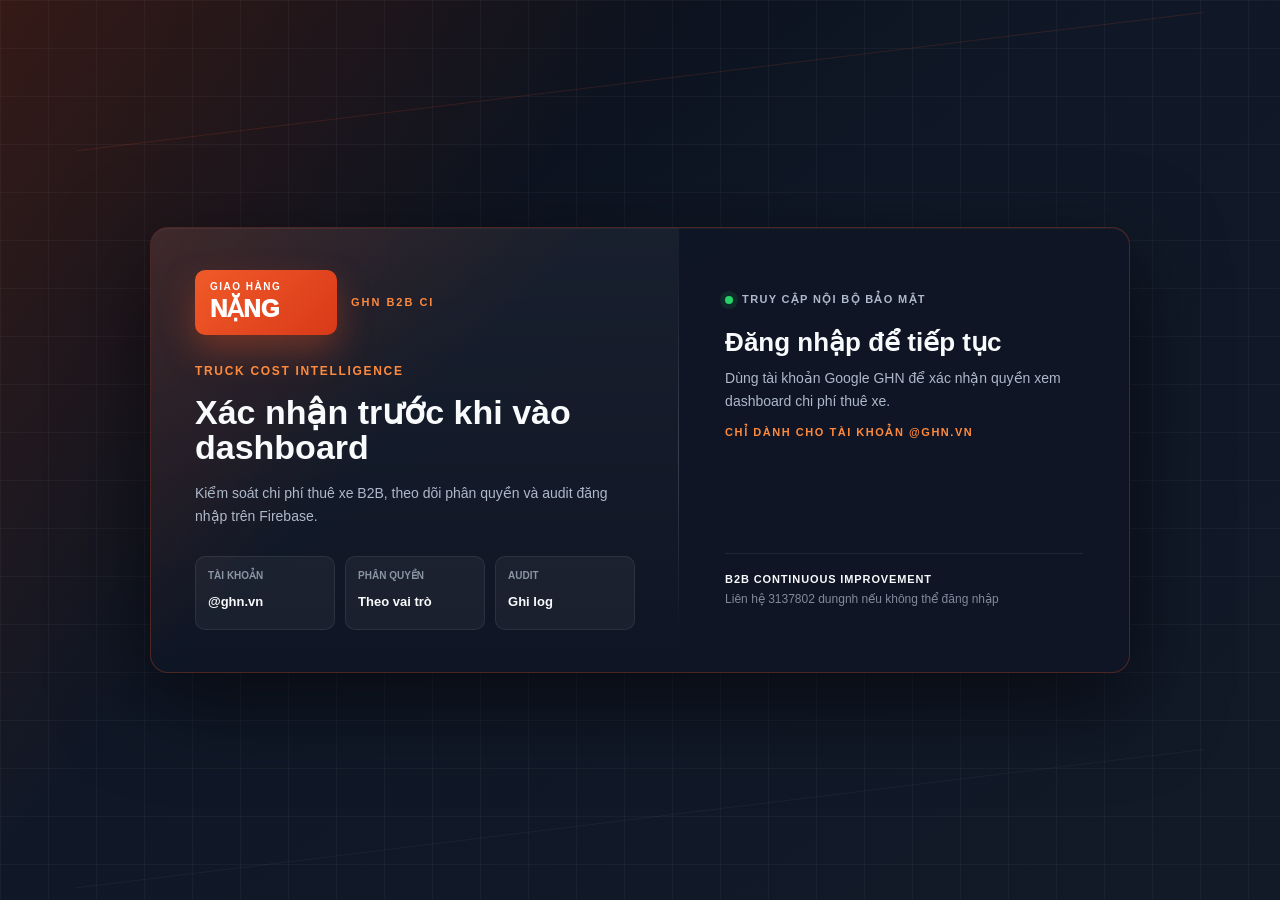
==== commit 577a3105: "Refresh login gate design" ====
--- a/index.html
+++ b/index.html
@@ -9,30 +9,60 @@
   </head>
   <body class="auth-pending">
     <section id="loginGate" class="login-gate" aria-label="Xác nhận truy cập">
-      <canvas id="loginBgCanvas" class="login-bg-canvas" aria-hidden="true"></canvas>
-      <div class="login-card">
-        <div class="login-brand">
-          <div class="login-logo">NẶNG</div>
-          <div>
+      <div class="login-shell">
+        <aside class="login-brand-panel">
+          <div class="login-product-lockup">
+            <div class="ghn-logo" aria-label="Giao Hàng Nặng">
+              <span>GIAO HÀNG</span>
+              <strong>NẶNG</strong>
+            </div>
             <div class="login-kicker">GHN B2B CI</div>
-            <h1>Truck Cost Intelligence</h1>
-          </div>
+          </div>
+
+          <div class="login-headline">
+            <p>Truck Cost Intelligence</p>
+            <h1>Xác nhận trước khi vào dashboard</h1>
+            <span>Kiểm soát chi phí thuê xe B2B, theo dõi phân quyền và audit đăng nhập trên Firebase.</span>
+          </div>
+
+          <div class="login-proof-grid" aria-label="Thông tin truy cập">
+            <div>
+              <span>Tài khoản</span>
+              <strong>@ghn.vn</strong>
+            </div>
+            <div>
+              <span>Phân quyền</span>
+              <strong>Theo vai trò</strong>
+            </div>
+            <div>
+              <span>Audit</span>
+              <strong>Ghi log</strong>
+            </div>
+          </div>
+        </aside>
+
+        <div class="login-access-panel">
+          <div class="login-access-top">
+            <span aria-hidden="true"></span>
+            Truy cập nội bộ bảo mật
+          </div>
+
+          <h2>Đăng nhập để tiếp tục</h2>
+          <p class="login-copy">Dùng tài khoản Google GHN để xác nhận quyền xem dashboard chi phí thuê xe.</p>
+          <p class="login-domain">CHỈ DÀNH CHO TÀI KHOẢN @GHN.VN</p>
+
+          <div id="googleSigninButton" class="google-signin-button"></div>
+          <div id="loginLoading" class="login-loading" hidden>
+            <span aria-hidden="true"></span>
+            Đang xác thực...
+          </div>
+          <div id="loginError" class="login-error" role="alert" hidden></div>
+
+          <footer class="login-footnote">
+            <strong>B2B Continuous Improvement</strong>
+            Liên hệ 3137802 dungnh nếu không thể đăng nhập
+          </footer>
         </div>
-
-        <p class="login-copy">Hệ thống nội bộ phân tích chi phí thuê xe B2B</p>
-        <p class="login-domain">CHỈ DÀNH CHO TÀI KHOẢN @GHN.VN</p>
-
-        <div id="googleSigninButton" class="google-signin-button"></div>
-        <div id="loginLoading" class="login-loading" hidden>
-          <span aria-hidden="true"></span>
-          Đang xác thực...
-        </div>
-        <div id="loginError" class="login-error" role="alert" hidden></div>
-
-        <footer class="login-footnote">
-          B2B Continuous Improvement<br />
-          Liên hệ vinhnt nếu không thể đăng nhập
-        </footer>
       </div>
     </section>
 
--- a/styles.css
+++ b/styles.css
@@ -28,7 +28,7 @@
 body.auth-required {
   min-height: 100vh;
   overflow: hidden;
-  background: #070b14;
+  background: #070b13;
 }
 
 .login-gate {
@@ -39,44 +39,52 @@
   place-items: center;
   overflow: hidden;
   background:
-    radial-gradient(circle at 20% 18%, rgba(240, 85, 35, 0.18), transparent 24%),
-    radial-gradient(circle at 78% 72%, rgba(35, 100, 170, 0.2), transparent 28%),
-    linear-gradient(135deg, #060914 0%, #0d1526 42%, #111827 100%);
-  padding: 22px;
+    linear-gradient(rgba(255, 255, 255, 0.035) 1px, transparent 1px),
+    linear-gradient(90deg, rgba(255, 255, 255, 0.035) 1px, transparent 1px),
+    linear-gradient(128deg, rgba(238, 84, 35, 0.2) 0%, rgba(238, 84, 35, 0) 34%),
+    linear-gradient(143deg, #070b13 0%, #101827 46%, #121a28 100%);
+  background-size: 48px 48px, 48px 48px, auto, auto;
+  padding: 28px;
 }
 
 .login-gate[hidden] {
   display: none;
 }
 
-.login-bg-canvas {
+.login-gate::before {
+  content: "";
   position: absolute;
-  inset: 0;
-  width: 100%;
-  height: 100%;
-  opacity: 0.18;
+  inset: 9% 6%;
+  border-top: 1px solid rgba(238, 84, 35, 0.2);
+  border-bottom: 1px solid rgba(255, 255, 255, 0.06);
+  opacity: 0.72;
   pointer-events: none;
-}
-
-.login-card {
+  transform: skewY(-7deg);
+}
+
+.login-shell {
   position: relative;
   z-index: 1;
-  width: min(420px, 100%);
-  border: 1px solid rgba(249, 115, 22, 0.28);
+  display: grid;
+  grid-template-columns: minmax(0, 1.08fr) minmax(360px, 0.92fr);
+  width: min(980px, calc(100vw - 48px));
+  min-height: 430px;
+  overflow: hidden;
+  border: 1px solid rgba(238, 84, 35, 0.28);
   border-radius: 18px;
-  background: rgba(22, 30, 53, 0.86);
-  box-shadow: 0 30px 80px rgba(0, 0, 0, 0.55), inset 0 1px 0 rgba(255, 255, 255, 0.04);
+  background: rgba(15, 22, 37, 0.94);
+  box-shadow:
+    0 28px 90px rgba(0, 0, 0, 0.58),
+    inset 0 1px 0 rgba(255, 255, 255, 0.05);
   color: #f1f5f9;
-  padding: 42px 44px 34px;
-  text-align: center;
-  backdrop-filter: blur(12px);
+  backdrop-filter: blur(16px);
   animation: loginCardIn 0.55s cubic-bezier(0.34, 1.56, 0.64, 1) both;
 }
 
 @keyframes loginCardIn {
   from {
     opacity: 0;
-    transform: translateY(22px) scale(0.98);
+    transform: translateY(18px) scale(0.99);
   }
 
   to {
@@ -85,70 +93,195 @@
   }
 }
 
-.login-brand {
+.login-brand-panel,
+.login-access-panel {
+  position: relative;
+  min-width: 0;
+}
+
+.login-brand-panel {
+  display: flex;
+  flex-direction: column;
+  justify-content: space-between;
+  gap: 28px;
+  padding: 42px 44px;
+  background:
+    linear-gradient(135deg, rgba(238, 84, 35, 0.18), transparent 46%),
+    linear-gradient(180deg, rgba(255, 255, 255, 0.045), rgba(255, 255, 255, 0));
+}
+
+.login-brand-panel::after {
+  content: "";
+  position: absolute;
+  top: 36px;
+  right: 0;
+  bottom: 36px;
+  width: 1px;
+  background: linear-gradient(transparent, rgba(255, 255, 255, 0.16), transparent);
+}
+
+.login-product-lockup {
   display: flex;
   align-items: center;
-  justify-content: center;
-  gap: 12px;
-  margin-bottom: 26px;
-  text-align: left;
-}
-
-.login-logo {
-  min-width: 88px;
-  height: 40px;
-  display: grid;
-  place-items: center;
-  border-radius: 8px;
-  background: #f05523;
-  box-shadow: 0 10px 26px rgba(240, 85, 35, 0.38);
+  gap: 14px;
+}
+
+.ghn-logo {
+  display: inline-grid;
+  gap: 4px;
+  min-width: 142px;
+  padding: 12px 15px 13px;
+  border-radius: 10px;
+  background: linear-gradient(135deg, #f05a28 0%, #d93919 100%);
+  box-shadow: 0 16px 34px rgba(238, 84, 35, 0.34);
   color: #ffffff;
-  font: 900 18px/1 Arial, Helvetica, sans-serif;
-  letter-spacing: 1px;
-}
-
-.login-kicker {
-  color: #f97316;
+}
+
+.ghn-logo span {
   font-size: 10px;
   font-weight: 900;
-  letter-spacing: 0.22em;
-}
-
-.login-brand h1 {
-  margin-top: 3px;
+  line-height: 1;
+  letter-spacing: 0.15em;
+}
+
+.ghn-logo strong {
+  font-size: 24px;
+  font-weight: 950;
+  line-height: 1.1;
+  letter-spacing: 0;
+}
+
+.login-kicker {
+  color: #ff8a3d;
+  font-size: 11px;
+  font-weight: 900;
+  letter-spacing: 0.18em;
+  text-transform: uppercase;
+}
+
+.login-headline {
+  max-width: 420px;
+}
+
+.login-headline p {
+  color: #ff8a3d;
+  font-size: 12px;
+  font-weight: 900;
+  letter-spacing: 0.14em;
+  text-transform: uppercase;
+}
+
+.login-headline h1 {
+  margin: 14px 0 16px;
   color: #f8fafc;
-  font-size: 16px;
-  line-height: 1.2;
+  font-size: 34px;
+  line-height: 1.05;
+  letter-spacing: 0;
+}
+
+.login-headline span {
+  display: block;
+  color: #aeb9c9;
+  font-size: 14px;
+  line-height: 1.65;
+}
+
+.login-proof-grid {
+  display: grid;
+  grid-template-columns: repeat(3, minmax(0, 1fr));
+  gap: 10px;
+}
+
+.login-proof-grid div {
+  min-height: 74px;
+  border: 1px solid rgba(255, 255, 255, 0.08);
+  border-radius: 10px;
+  background: rgba(255, 255, 255, 0.045);
+  padding: 12px;
+}
+
+.login-proof-grid span,
+.login-proof-grid strong {
+  display: block;
+}
+
+.login-proof-grid span {
+  color: rgba(174, 185, 201, 0.76);
+  font-size: 10px;
+  font-weight: 800;
+  text-transform: uppercase;
+}
+
+.login-proof-grid strong {
+  margin-top: 9px;
+  color: #f8fafc;
+  font-size: 13px;
+  letter-spacing: 0;
+}
+
+.login-access-panel {
+  display: flex;
+  flex-direction: column;
+  justify-content: center;
+  padding: 42px 46px;
+}
+
+.login-access-top {
+  display: flex;
+  align-items: center;
+  gap: 9px;
+  color: #aeb9c9;
+  font-size: 11px;
+  font-weight: 800;
+  letter-spacing: 0.12em;
+  text-transform: uppercase;
+}
+
+.login-access-top span {
+  width: 8px;
+  height: 8px;
+  border-radius: 999px;
+  background: #25d366;
+  box-shadow: 0 0 0 5px rgba(37, 211, 102, 0.1);
+}
+
+.login-access-panel h2 {
+  margin: 20px 0 10px;
+  color: #f8fafc;
+  font-size: 26px;
+  line-height: 1.12;
+  letter-spacing: 0;
 }
 
 .login-copy {
-  color: #94a3b8;
-  font-size: 13px;
-  line-height: 1.6;
+  max-width: 340px;
+  color: #aeb9c9;
+  font-size: 14px;
+  line-height: 1.65;
 }
 
 .login-domain {
-  margin-top: 6px;
-  color: rgba(249, 115, 22, 0.78);
-  font-size: 10px;
+  margin-top: 12px;
+  color: #ff8a3d;
+  font-size: 11px;
   font-weight: 900;
-  letter-spacing: 0.16em;
+  letter-spacing: 0.14em;
 }
 
 .google-signin-button {
   display: flex;
-  justify-content: center;
+  justify-content: flex-start;
   min-height: 44px;
-  margin: 30px 0 14px;
+  margin: 28px 0 12px;
 }
 
 .login-loading {
   display: flex;
   align-items: center;
-  justify-content: center;
+  justify-content: flex-start;
   gap: 8px;
   min-height: 42px;
-  color: #94a3b8;
+  color: #aeb9c9;
   font-size: 12px;
 }
 
@@ -173,8 +306,8 @@
 
 .login-error {
   margin-top: 12px;
-  border: 1px solid rgba(239, 68, 68, 0.34);
-  border-radius: 8px;
+  border: 1px solid rgba(239, 68, 68, 0.38);
+  border-radius: 10px;
   background: rgba(239, 68, 68, 0.11);
   color: #fca5a5;
   font-size: 12px;
@@ -187,13 +320,22 @@
 }
 
 .login-footnote {
-  margin-top: 24px;
+  display: grid;
+  gap: 3px;
+  margin-top: 28px;
   border-top: 1px solid rgba(255, 255, 255, 0.07);
-  color: rgba(148, 163, 184, 0.58);
-  font-size: 10px;
-  font-weight: 700;
-  line-height: 1.8;
-  padding-top: 16px;
+  color: rgba(174, 185, 201, 0.72);
+  font-size: 12px;
+  line-height: 1.45;
+  padding-top: 18px;
+}
+
+.login-footnote strong {
+  color: #f8fafc;
+  font-size: 11px;
+  font-weight: 900;
+  letter-spacing: 0.08em;
+  text-transform: uppercase;
 }
 
 .app-shell {
@@ -1462,18 +1604,89 @@
   }
 }
 
+@media (max-width: 860px) {
+  .login-gate {
+    padding: 18px;
+  }
+
+  .login-gate::before {
+    inset: 6% 4%;
+  }
+
+  .login-shell {
+    grid-template-columns: 1fr;
+    width: min(640px, calc(100vw - 32px));
+    min-height: auto;
+  }
+
+  .login-brand-panel {
+    gap: 26px;
+    padding: 34px 34px 28px;
+  }
+
+  .login-brand-panel::after {
+    display: none;
+  }
+
+  .login-headline h1 {
+    max-width: 480px;
+    font-size: 30px;
+  }
+
+  .login-access-panel {
+    border-top: 1px solid rgba(255, 255, 255, 0.08);
+    padding: 30px 34px 34px;
+  }
+}
+
 @media (max-width: 640px) {
-  .login-card {
-    padding: 34px 24px 28px;
-  }
-
-  .login-brand {
-    align-items: center;
-    text-align: left;
-  }
-
-  .login-logo {
-    min-width: 76px;
+  body.auth-pending,
+  body.auth-required {
+    overflow: auto;
+  }
+
+  .login-gate {
+    position: absolute;
+    min-height: 100dvh;
+    align-items: start;
+    justify-items: start;
+    padding: 14px;
+  }
+
+  .login-shell {
+    width: min(100%, 360px);
+    border-radius: 14px;
+  }
+
+  .login-brand-panel,
+  .login-access-panel {
+    padding: 24px;
+  }
+
+  .login-product-lockup {
+    align-items: flex-start;
+    flex-direction: column;
+    gap: 12px;
+  }
+
+  .ghn-logo {
+    min-width: 132px;
+  }
+
+  .login-headline h1 {
+    font-size: 26px;
+  }
+
+  .login-headline {
+    max-width: 310px;
+  }
+
+  .login-proof-grid {
+    grid-template-columns: 1fr;
+  }
+
+  .google-signin-button {
+    justify-content: stretch;
   }
 
   .app-shell {
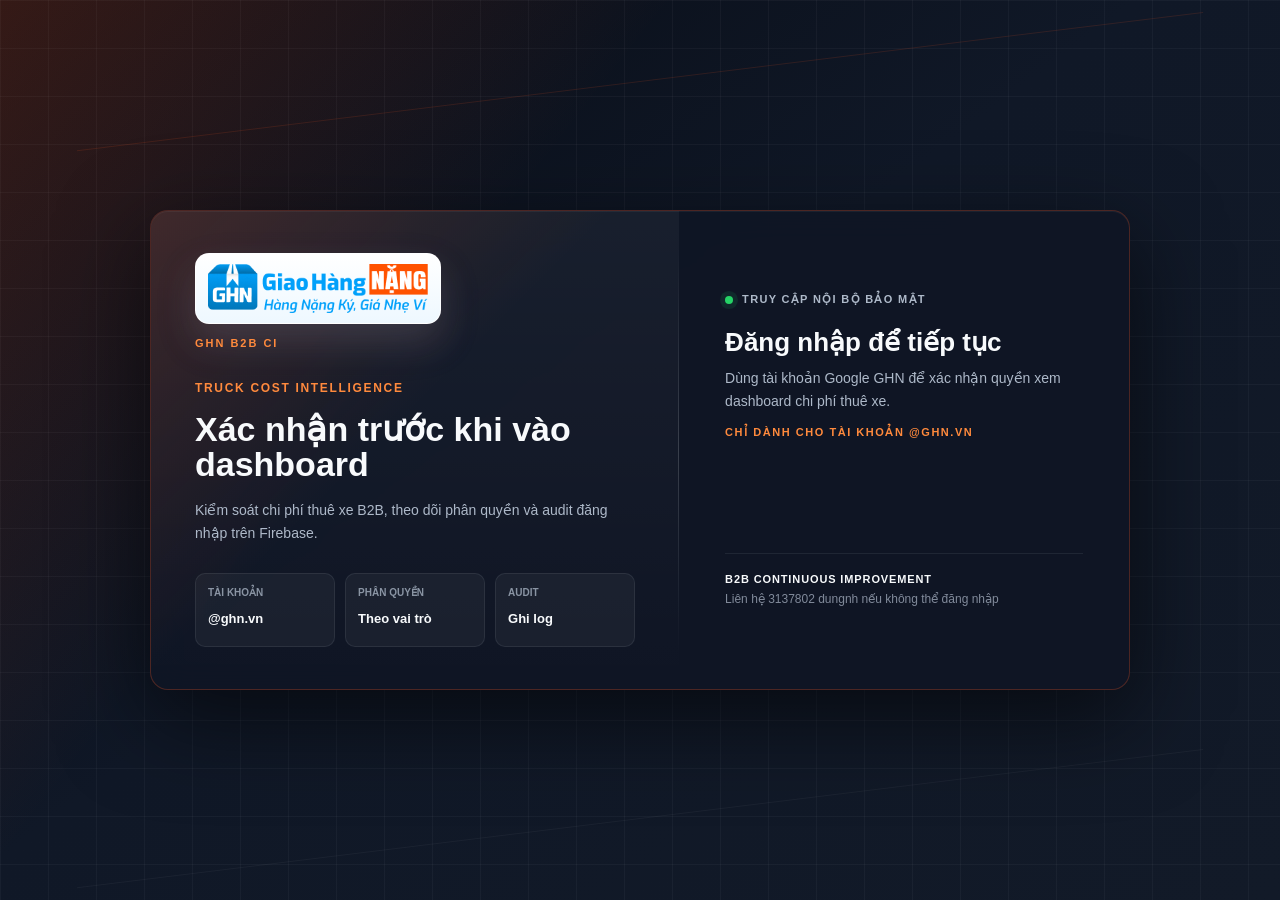
==== commit 7592bbf2: "Use official Giao Hang Nang logo" ====
--- a/index.html
+++ b/index.html
@@ -12,9 +12,8 @@
       <div class="login-shell">
         <aside class="login-brand-panel">
           <div class="login-product-lockup">
-            <div class="ghn-logo" aria-label="Giao Hàng Nặng">
-              <span>GIAO HÀNG</span>
-              <strong>NẶNG</strong>
+            <div class="ghn-logo">
+              <img src="./assets/brand/giao-hang-nang-logo.png" alt="Giao Hàng Nặng" />
             </div>
             <div class="login-kicker">GHN B2B CI</div>
           </div>
--- a/styles.css
+++ b/styles.css
@@ -122,33 +122,28 @@
 
 .login-product-lockup {
   display: flex;
+  align-items: flex-start;
+  flex-direction: column;
+  gap: 12px;
+}
+
+.ghn-logo {
+  display: inline-flex;
   align-items: center;
-  gap: 14px;
-}
-
-.ghn-logo {
-  display: inline-grid;
-  gap: 4px;
-  min-width: 142px;
-  padding: 12px 15px 13px;
-  border-radius: 10px;
-  background: linear-gradient(135deg, #f05a28 0%, #d93919 100%);
-  box-shadow: 0 16px 34px rgba(238, 84, 35, 0.34);
-  color: #ffffff;
-}
-
-.ghn-logo span {
-  font-size: 10px;
-  font-weight: 900;
-  line-height: 1;
-  letter-spacing: 0.15em;
-}
-
-.ghn-logo strong {
-  font-size: 24px;
-  font-weight: 950;
-  line-height: 1.1;
-  letter-spacing: 0;
+  width: min(246px, 100%);
+  border: 1px solid rgba(255, 255, 255, 0.88);
+  border-radius: 14px;
+  background: linear-gradient(180deg, #ffffff 0%, #eef8ff 100%);
+  box-shadow:
+    0 18px 40px rgba(0, 119, 190, 0.2),
+    0 18px 34px rgba(238, 84, 35, 0.18);
+  padding: 10px 12px;
+}
+
+.ghn-logo img {
+  display: block;
+  width: 100%;
+  height: auto;
 }
 
 .login-kicker {
@@ -1663,14 +1658,8 @@
     padding: 24px;
   }
 
-  .login-product-lockup {
-    align-items: flex-start;
-    flex-direction: column;
-    gap: 12px;
-  }
-
   .ghn-logo {
-    min-width: 132px;
+    width: min(232px, 100%);
   }
 
   .login-headline h1 {
